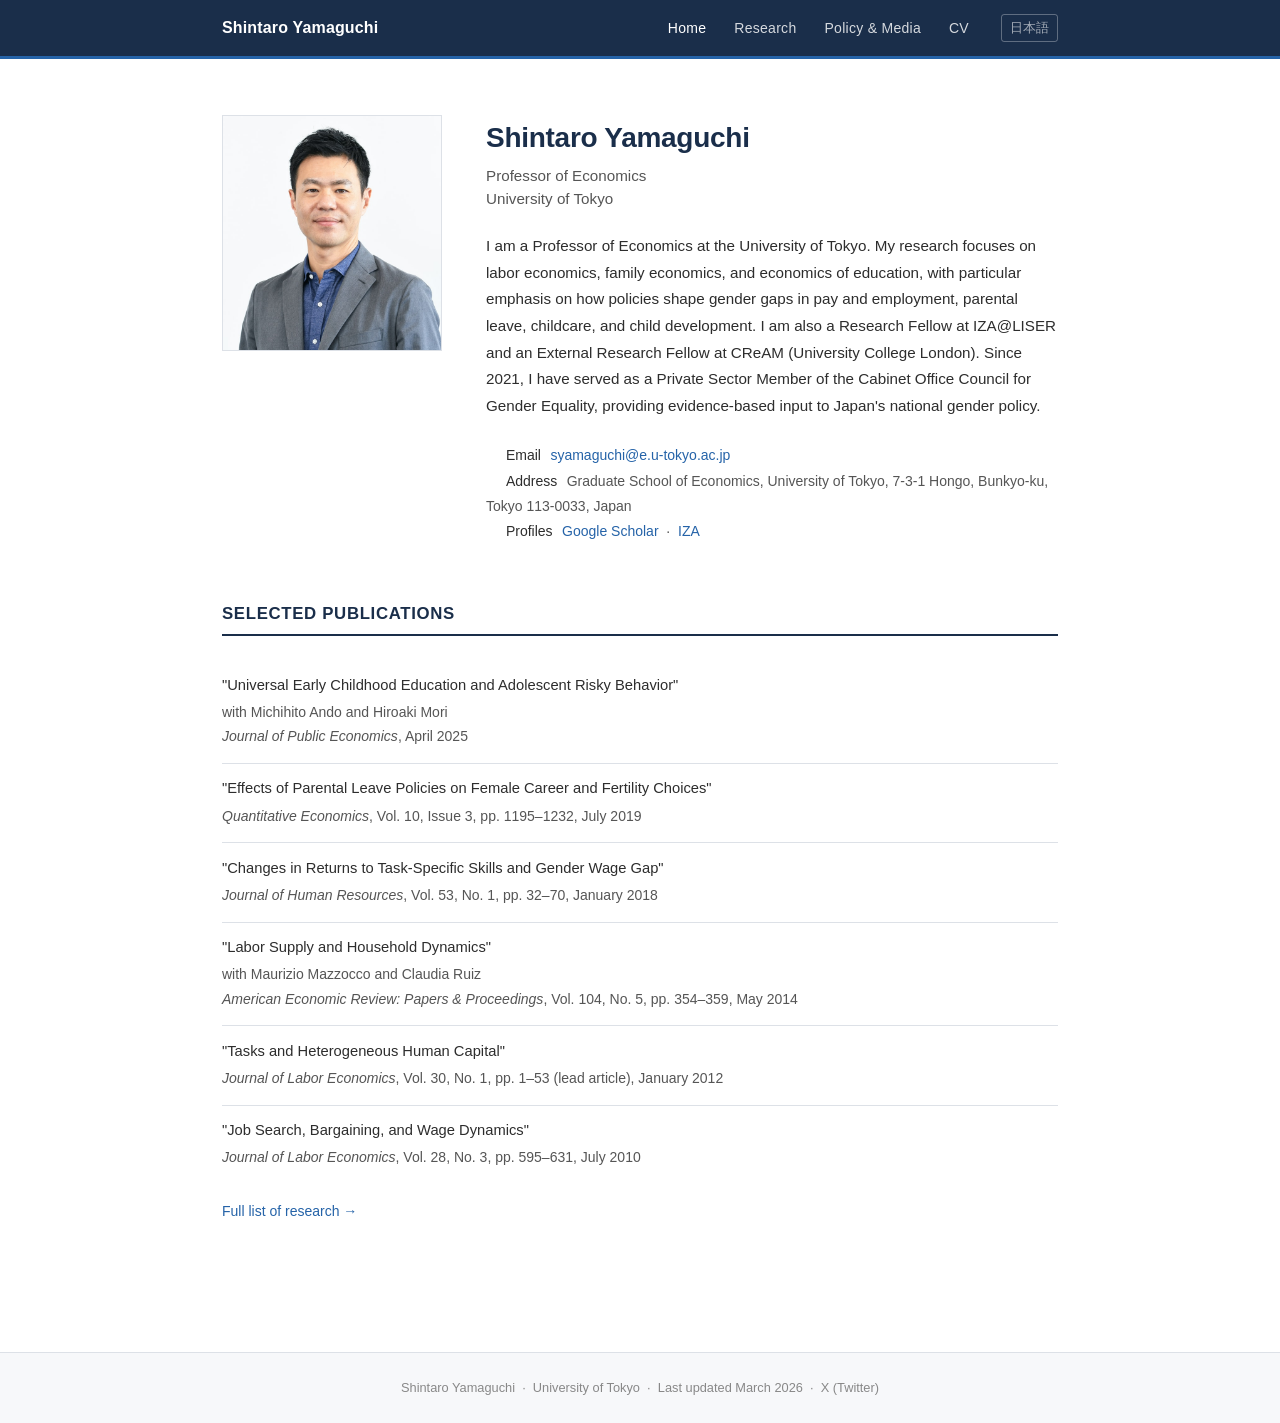
==== index.html @ 9ba27add "Fix mobile nav layout: wrap to 2-row on small screens Co-Authored-By: Claude Sonnet 4.6 <noreply@ant" ====
<!DOCTYPE html>
<html lang="en">
<head>
  <meta charset="UTF-8">
  <meta name="viewport" content="width=device-width, initial-scale=1.0">
  <title>Shintaro Yamaguchi | Professor of Economics</title>
  <meta name="description" content="Shintaro Yamaguchi is a Professor of Economics at the University of Tokyo. He studies labor economics, family economics, and economics of education, with a focus on gender gaps, parental leave, childcare, and child development.">
  <meta name="author" content="Shintaro Yamaguchi">
  <link rel="canonical" href="https://shintaroyamaguchi.github.io/">
  <meta property="og:title" content="Shintaro Yamaguchi | Professor of Economics">
  <meta property="og:description" content="Professor of Economics at the University of Tokyo. Research on labor economics, gender gaps, parental leave, and childcare policy.">
  <meta property="og:url" content="https://shintaroyamaguchi.github.io/">
  <meta property="og:type" content="website">
  <meta property="og:image" content="https://shintaroyamaguchi.github.io/yamaguchi.jpg">
  <meta property="og:image:width" content="696">
  <meta property="og:image:height" content="746">
  <style>
    /* ── Reset & Base ─────────────────────────────────────────────── */
    *, *::before, *::after { box-sizing: border-box; margin: 0; padding: 0; }

    :root {
      --navy:    #1a2e4a;
      --blue:    #2563a8;
      --blue-lt: #3b7dd8;
      --gray-dk: #2d2d2d;
      --gray:    #555;
      --gray-lt: #888;
      --border:  #dde1e7;
      --bg:      #ffffff;
      --bg-lt:   #f7f8fa;
      --max-w:   900px;
      --font:    'Georgia', 'Times New Roman', serif;
      --sans:    -apple-system, BlinkMacSystemFont, 'Segoe UI', Helvetica, Arial, sans-serif;
    }

    html { font-size: 16px; }

    body {
      font-family: var(--sans);
      color: var(--gray-dk);
      background: var(--bg);
      line-height: 1.65;
    }

    a { color: var(--blue); text-decoration: none; }
    a:hover { color: var(--blue-lt); text-decoration: underline; }

    /* ── Header / Nav ─────────────────────────────────────────────── */
    header {
      background: var(--navy);
      border-bottom: 3px solid var(--blue);
      position: sticky;
      top: 0;
      z-index: 100;
    }

    nav {
      max-width: var(--max-w);
      margin: 0 auto;
      padding: 0 2rem;
      display: flex;
      align-items: center;
      justify-content: space-between;
      height: 56px;
    }

    .nav-name {
      font-size: 1rem;
      font-weight: 600;
      color: #fff;
      letter-spacing: 0.01em;
    }

    .nav-links {
      display: flex;
      gap: 1.75rem;
      list-style: none;
    }

    .nav-links a {
      color: rgba(255,255,255,0.82);
      font-size: 0.875rem;
      font-weight: 400;
      letter-spacing: 0.02em;
      transition: color 0.15s;
    }

    .nav-links a:hover,
    .nav-links a.active {
      color: #fff;
      text-decoration: none;
    }

    .nav-lang {
      display: flex;
      gap: 0.5rem;
      align-items: center;
      margin-left: 2rem;
    }

    .nav-lang a {
      color: rgba(255,255,255,0.6);
      font-size: 0.8rem;
      border: 1px solid rgba(255,255,255,0.3);
      padding: 2px 8px;
      border-radius: 3px;
      transition: all 0.15s;
    }

    .nav-lang a:hover {
      color: #fff;
      border-color: rgba(255,255,255,0.7);
      text-decoration: none;
    }

    .nav-right {
      display: flex;
      align-items: center;
    }

    /* ── Main Container ───────────────────────────────────────────── */
    main {
      max-width: var(--max-w);
      margin: 0 auto;
      padding: 3.5rem 2rem 5rem;
    }

    /* ── Bio Section ──────────────────────────────────────────────── */
    .bio {
      display: grid;
      grid-template-columns: 220px 1fr;
      gap: 2.75rem;
      margin-bottom: 3.5rem;
      align-items: start;
    }

    .bio-photo {
      width: 220px;
      height: auto;
      display: block;
      border: 1px solid var(--border);
    }

    .bio-text h1 {
      font-size: 1.75rem;
      font-weight: 700;
      color: var(--navy);
      letter-spacing: -0.01em;
      margin-bottom: 0.25rem;
    }

    .bio-text .affiliation {
      font-size: 0.95rem;
      color: var(--gray);
      margin-bottom: 1.4rem;
      line-height: 1.5;
    }

    .bio-text .affiliation span {
      display: block;
    }

    .bio-intro {
      font-size: 0.95rem;
      color: var(--gray-dk);
      line-height: 1.75;
      margin-bottom: 1.5rem;
    }

    /* Contact */
    .contact-list {
      list-style: none;
      font-size: 0.875rem;
      color: var(--gray);
      line-height: 1.8;
    }

    .contact-list li::before {
      content: '';
      display: inline-block;
      width: 1rem;
    }

    .contact-list .label {
      font-weight: 500;
      color: var(--gray-dk);
      margin-right: 0.35rem;
    }

    /* ── Section Headings ─────────────────────────────────────────── */
    .section {
      margin-bottom: 3rem;
    }

    .section-title {
      font-size: 1.05rem;
      font-weight: 700;
      color: var(--navy);
      letter-spacing: 0.04em;
      text-transform: uppercase;
      border-bottom: 2px solid var(--navy);
      padding-bottom: 0.4rem;
      margin-bottom: 1.5rem;
    }

    /* ── Publications ─────────────────────────────────────────────── */
    .pub-list {
      list-style: none;
    }

    .pub-item {
      padding: 0.9rem 0;
      border-bottom: 1px solid var(--border);
      font-size: 0.92rem;
    }

    .pub-item:last-child {
      border-bottom: none;
    }

    .pub-title {
      font-style: normal;
      color: var(--gray-dk);
      display: block;
      margin-bottom: 0.25rem;
      line-height: 1.45;
    }

    .pub-title a {
      color: var(--gray-dk);
    }

    .pub-title a:hover {
      color: var(--blue);
    }

    .pub-meta {
      color: var(--gray);
      font-size: 0.875rem;
      line-height: 1.5;
    }

    .pub-meta .journal {
      font-style: italic;
    }

    .pub-meta .coauthors::before {
      content: 'with ';
    }

    .pub-links {
      margin-top: 0.25rem;
      font-size: 0.82rem;
    }

    .pub-links a {
      color: var(--blue);
      border: 1px solid var(--border);
      padding: 1px 7px;
      border-radius: 3px;
      margin-right: 0.4rem;
      display: inline-block;
    }

    .pub-links a:hover {
      background: var(--bg-lt);
      text-decoration: none;
    }

    /* more link */
    .more-link {
      display: inline-block;
      margin-top: 1rem;
      font-size: 0.875rem;
      font-weight: 500;
    }

    /* ── Footer ───────────────────────────────────────────────────── */
    footer {
      background: var(--bg-lt);
      border-top: 1px solid var(--border);
      padding: 1.5rem 2rem;
      text-align: center;
      font-size: 0.8rem;
      color: var(--gray-lt);
    }

    /* ── Responsive ───────────────────────────────────────────────── */
    @media (max-width: 640px) {
      nav { padding: 0.6rem 1.25rem; flex-wrap: wrap; height: auto; }
      .nav-name { flex: 1; }
      .nav-right { width: 100%; justify-content: center; padding: 0.3rem 0 0.4rem; }
      .nav-links { gap: 1rem; flex-wrap: wrap; justify-content: center; }
      .nav-lang { margin-left: 1rem; }

      main { padding: 2rem 1.25rem 4rem; }

      .bio {
        grid-template-columns: 1fr;
        gap: 1.5rem;
      }

      .bio-photo {
        width: 160px;
      }
    }
  </style>
</head>
<body>

<!-- ── Navigation ──────────────────────────────────────────────────── -->
<header>
  <nav>
    <a href="index.html" class="nav-name">Shintaro Yamaguchi</a>
    <div class="nav-right">
      <ul class="nav-links">
        <li><a href="index.html" class="active">Home</a></li>
        <li><a href="research.html">Research</a></li>
        <li><a href="policy.html">Policy & Media</a></li>
        <li><a href="cv.html">CV</a></li>
      </ul>
      <div class="nav-lang">
        <a href="ja/index.html">日本語</a>
      </div>
    </div>
  </nav>
</header>

<!-- ── Main Content ─────────────────────────────────────────────────── -->
<main>

  <!-- Bio -->
  <section class="bio">
    <img class="bio-photo" src="yamaguchi.jpg" alt="Shintaro Yamaguchi">
    <div class="bio-text">
      <h1>Shintaro Yamaguchi</h1>
      <p class="affiliation">
        <span>Professor of Economics</span>
        <span>University of Tokyo</span>
      </p>

      <p class="bio-intro">
        I am a Professor of Economics at the University of Tokyo. My research focuses on labor economics, family economics, and economics of education, with particular emphasis on how policies shape gender gaps in pay and employment, parental leave, childcare, and child development. I am also a Research Fellow at IZA@LISER and an External Research Fellow at CReAM (University College London). Since 2021, I have served as a Private Sector Member of the Cabinet Office Council for Gender Equality, providing evidence-based input to Japan's national gender policy.
      </p>

      <ul class="contact-list">
        <li>
          <span class="label">Email</span>
          <a href="mailto:syamaguchi@e.u-tokyo.ac.jp">syamaguchi@e.u-tokyo.ac.jp</a>
        </li>
        <li>
          <span class="label">Address</span>
          Graduate School of Economics, University of Tokyo,
          7-3-1 Hongo, Bunkyo-ku, Tokyo 113-0033, Japan
        </li>
        <li>
          <span class="label">Profiles</span>
          <a href="https://scholar.google.com/citations?user=gEKnqc8AAAAJ&hl=en" target="_blank" rel="noopener">Google Scholar</a>
          &nbsp;&middot;&nbsp;
          <a href="https://www.iza.org/person/31714/shintaro-yamaguchi" target="_blank" rel="noopener">IZA</a>
        </li>
      </ul>
    </div>
  </section>

  <!-- Selected Publications -->
  <section class="section">
    <h2 class="section-title">Selected Publications</h2>
    <ul class="pub-list">

      <li class="pub-item">
        <span class="pub-title">"Universal Early Childhood Education and Adolescent Risky Behavior"</span>
        <span class="pub-meta">
          with Michihito Ando and Hiroaki Mori<br>
          <span class="journal">Journal of Public Economics</span>, April 2025
        </span>
      </li>

      <li class="pub-item">
        <span class="pub-title">"Effects of Parental Leave Policies on Female Career and Fertility Choices"</span>
        <span class="pub-meta">
          <span class="journal">Quantitative Economics</span>, Vol. 10, Issue 3, pp. 1195–1232, July 2019
        </span>
      </li>

      <li class="pub-item">
        <span class="pub-title">"Changes in Returns to Task-Specific Skills and Gender Wage Gap"</span>
        <span class="pub-meta">
          <span class="journal">Journal of Human Resources</span>, Vol. 53, No. 1, pp. 32–70, January 2018
        </span>
      </li>

      <li class="pub-item">
        <span class="pub-title">"Labor Supply and Household Dynamics"</span>
        <span class="pub-meta">
          with Maurizio Mazzocco and Claudia Ruiz<br>
          <span class="journal">American Economic Review: Papers &amp; Proceedings</span>, Vol. 104, No. 5, pp. 354–359, May 2014
        </span>
      </li>

      <li class="pub-item">
        <span class="pub-title">"Tasks and Heterogeneous Human Capital"</span>
        <span class="pub-meta">
          <span class="journal">Journal of Labor Economics</span>, Vol. 30, No. 1, pp. 1–53 (lead article), January 2012
        </span>
      </li>

      <li class="pub-item">
        <span class="pub-title">"Job Search, Bargaining, and Wage Dynamics"</span>
        <span class="pub-meta">
          <span class="journal">Journal of Labor Economics</span>, Vol. 28, No. 3, pp. 595–631, July 2010
        </span>
      </li>

    </ul>

    <a class="more-link" href="research.html">Full list of research &rarr;</a>
  </section>

</main>

<!-- ── Footer ───────────────────────────────────────────────────────── -->
<footer>
  <p>Shintaro Yamaguchi &nbsp;&middot;&nbsp; University of Tokyo &nbsp;&middot;&nbsp;
  Last updated March 2026 &nbsp;&middot;&nbsp;
  <a href="https://x.com/sy_mc" target="_blank" rel="noopener" style="color:inherit;">X (Twitter)</a></p>
</footer>

</body>
</html>
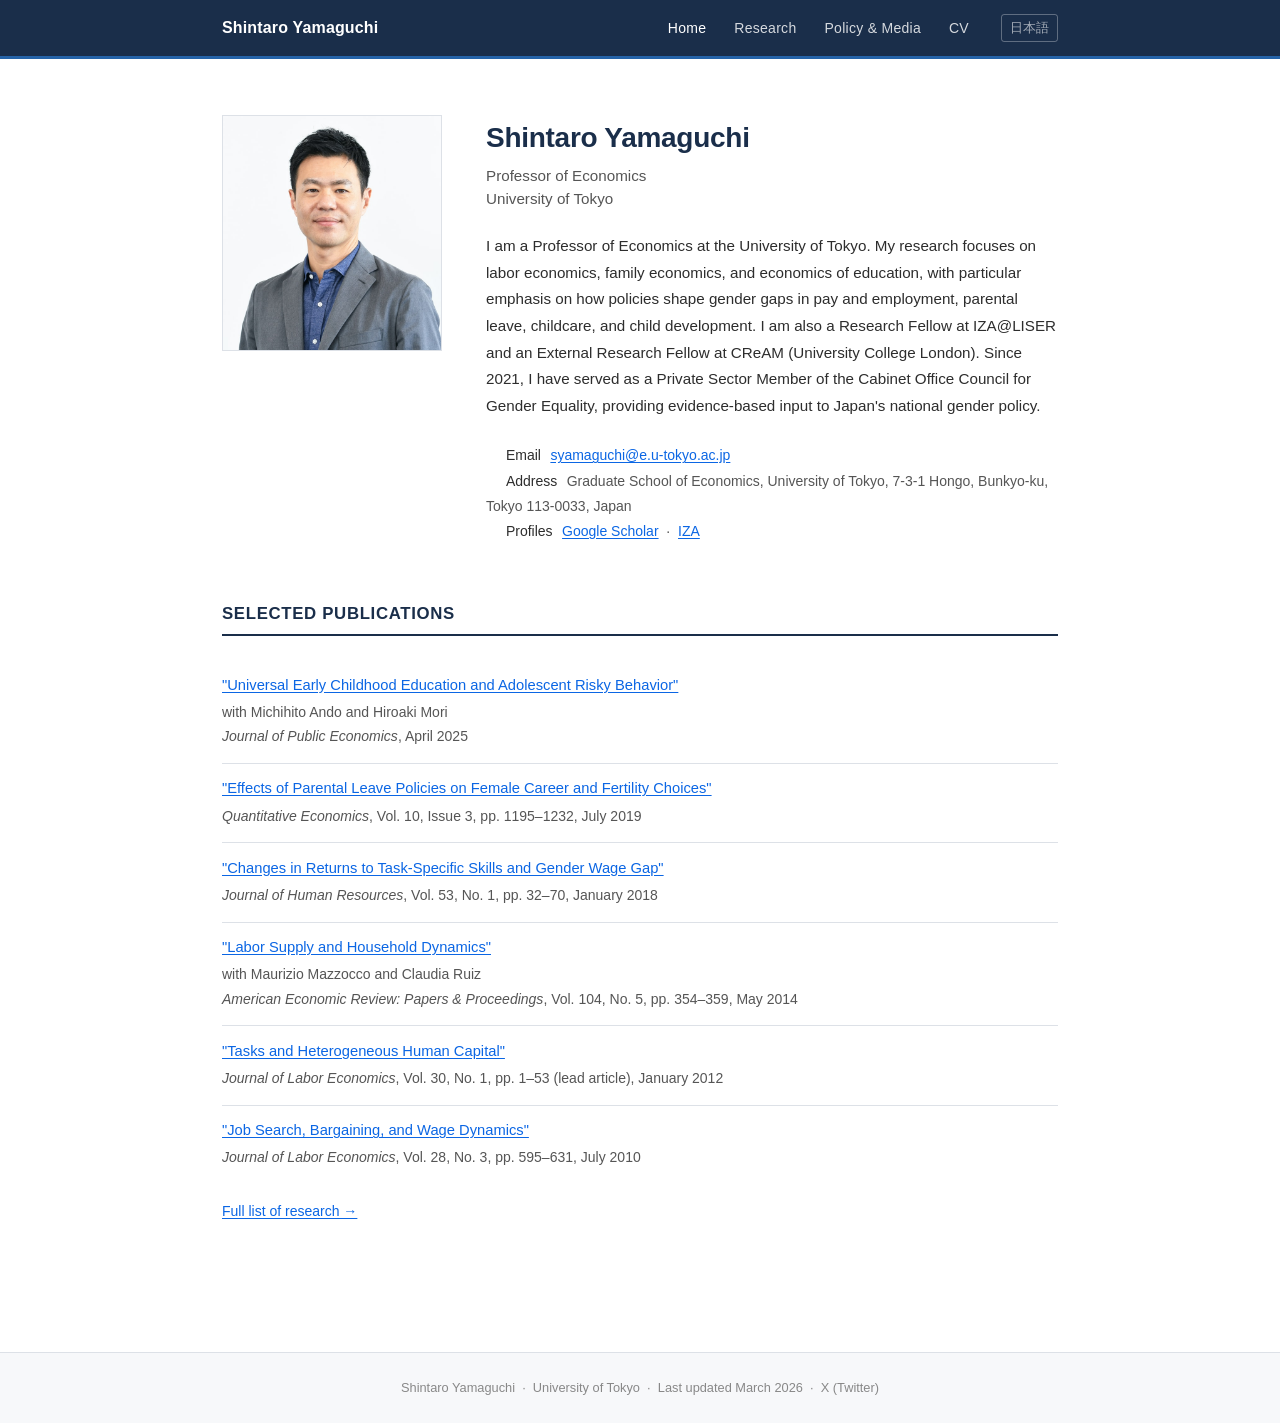
==== commit 7fedd3a5: "Make links clearly distinguishable across all pages Add default underline to content links and use a" ====
--- a/index.html
+++ b/index.html
@@ -14,117 +14,9 @@
   <meta property="og:image" content="https://shintaroyamaguchi.github.io/yamaguchi.jpg">
   <meta property="og:image:width" content="696">
   <meta property="og:image:height" content="746">
+  <link rel="stylesheet" href="style.css">
+  <link rel="icon" type="image/svg+xml" href="favicon.svg">
   <style>
-    /* ── Reset & Base ─────────────────────────────────────────────── */
-    *, *::before, *::after { box-sizing: border-box; margin: 0; padding: 0; }
-
-    :root {
-      --navy:    #1a2e4a;
-      --blue:    #2563a8;
-      --blue-lt: #3b7dd8;
-      --gray-dk: #2d2d2d;
-      --gray:    #555;
-      --gray-lt: #888;
-      --border:  #dde1e7;
-      --bg:      #ffffff;
-      --bg-lt:   #f7f8fa;
-      --max-w:   900px;
-      --font:    'Georgia', 'Times New Roman', serif;
-      --sans:    -apple-system, BlinkMacSystemFont, 'Segoe UI', Helvetica, Arial, sans-serif;
-    }
-
-    html { font-size: 16px; }
-
-    body {
-      font-family: var(--sans);
-      color: var(--gray-dk);
-      background: var(--bg);
-      line-height: 1.65;
-    }
-
-    a { color: var(--blue); text-decoration: none; }
-    a:hover { color: var(--blue-lt); text-decoration: underline; }
-
-    /* ── Header / Nav ─────────────────────────────────────────────── */
-    header {
-      background: var(--navy);
-      border-bottom: 3px solid var(--blue);
-      position: sticky;
-      top: 0;
-      z-index: 100;
-    }
-
-    nav {
-      max-width: var(--max-w);
-      margin: 0 auto;
-      padding: 0 2rem;
-      display: flex;
-      align-items: center;
-      justify-content: space-between;
-      height: 56px;
-    }
-
-    .nav-name {
-      font-size: 1rem;
-      font-weight: 600;
-      color: #fff;
-      letter-spacing: 0.01em;
-    }
-
-    .nav-links {
-      display: flex;
-      gap: 1.75rem;
-      list-style: none;
-    }
-
-    .nav-links a {
-      color: rgba(255,255,255,0.82);
-      font-size: 0.875rem;
-      font-weight: 400;
-      letter-spacing: 0.02em;
-      transition: color 0.15s;
-    }
-
-    .nav-links a:hover,
-    .nav-links a.active {
-      color: #fff;
-      text-decoration: none;
-    }
-
-    .nav-lang {
-      display: flex;
-      gap: 0.5rem;
-      align-items: center;
-      margin-left: 2rem;
-    }
-
-    .nav-lang a {
-      color: rgba(255,255,255,0.6);
-      font-size: 0.8rem;
-      border: 1px solid rgba(255,255,255,0.3);
-      padding: 2px 8px;
-      border-radius: 3px;
-      transition: all 0.15s;
-    }
-
-    .nav-lang a:hover {
-      color: #fff;
-      border-color: rgba(255,255,255,0.7);
-      text-decoration: none;
-    }
-
-    .nav-right {
-      display: flex;
-      align-items: center;
-    }
-
-    /* ── Main Container ───────────────────────────────────────────── */
-    main {
-      max-width: var(--max-w);
-      margin: 0 auto;
-      padding: 3.5rem 2rem 5rem;
-    }
-
     /* ── Bio Section ──────────────────────────────────────────────── */
     .bio {
       display: grid;
@@ -227,11 +119,11 @@
     }
 
     .pub-title a {
-      color: var(--gray-dk);
+      color: #0b66e4;
     }
 
     .pub-title a:hover {
-      color: var(--blue);
+      color: #2e85ff;
     }
 
     .pub-meta {
@@ -275,26 +167,7 @@
       font-weight: 500;
     }
 
-    /* ── Footer ───────────────────────────────────────────────────── */
-    footer {
-      background: var(--bg-lt);
-      border-top: 1px solid var(--border);
-      padding: 1.5rem 2rem;
-      text-align: center;
-      font-size: 0.8rem;
-      color: var(--gray-lt);
-    }
-
-    /* ── Responsive ───────────────────────────────────────────────── */
     @media (max-width: 640px) {
-      nav { padding: 0.6rem 1.25rem; flex-wrap: wrap; height: auto; }
-      .nav-name { flex: 1; }
-      .nav-right { width: 100%; justify-content: center; padding: 0.3rem 0 0.4rem; }
-      .nav-links { gap: 1rem; flex-wrap: wrap; justify-content: center; }
-      .nav-lang { margin-left: 1rem; }
-
-      main { padding: 2rem 1.25rem 4rem; }
-
       .bio {
         grid-template-columns: 1fr;
         gap: 1.5rem;
@@ -369,7 +242,7 @@
     <ul class="pub-list">
 
       <li class="pub-item">
-        <span class="pub-title">"Universal Early Childhood Education and Adolescent Risky Behavior"</span>
+        <span class="pub-title"><a href="https://doi.org/10.1016/j.jpubeco.2025.105353">"Universal Early Childhood Education and Adolescent Risky Behavior"</a></span>
         <span class="pub-meta">
           with Michihito Ando and Hiroaki Mori<br>
           <span class="journal">Journal of Public Economics</span>, April 2025
@@ -377,21 +250,21 @@
       </li>
 
       <li class="pub-item">
-        <span class="pub-title">"Effects of Parental Leave Policies on Female Career and Fertility Choices"</span>
+        <span class="pub-title"><a href="https://doi.org/10.3982/QE965">"Effects of Parental Leave Policies on Female Career and Fertility Choices"</a></span>
         <span class="pub-meta">
           <span class="journal">Quantitative Economics</span>, Vol. 10, Issue 3, pp. 1195–1232, July 2019
         </span>
       </li>
 
       <li class="pub-item">
-        <span class="pub-title">"Changes in Returns to Task-Specific Skills and Gender Wage Gap"</span>
+        <span class="pub-title"><a href="https://doi.org/10.3368/jhr.53.1.1214-6813R2">"Changes in Returns to Task-Specific Skills and Gender Wage Gap"</a></span>
         <span class="pub-meta">
           <span class="journal">Journal of Human Resources</span>, Vol. 53, No. 1, pp. 32–70, January 2018
         </span>
       </li>
 
       <li class="pub-item">
-        <span class="pub-title">"Labor Supply and Household Dynamics"</span>
+        <span class="pub-title"><a href="https://doi.org/10.1257/aer.104.5.354">"Labor Supply and Household Dynamics"</a></span>
         <span class="pub-meta">
           with Maurizio Mazzocco and Claudia Ruiz<br>
           <span class="journal">American Economic Review: Papers &amp; Proceedings</span>, Vol. 104, No. 5, pp. 354–359, May 2014
@@ -399,14 +272,14 @@
       </li>
 
       <li class="pub-item">
-        <span class="pub-title">"Tasks and Heterogeneous Human Capital"</span>
+        <span class="pub-title"><a href="https://doi.org/10.1086/662066">"Tasks and Heterogeneous Human Capital"</a></span>
         <span class="pub-meta">
           <span class="journal">Journal of Labor Economics</span>, Vol. 30, No. 1, pp. 1–53 (lead article), January 2012
         </span>
       </li>
 
       <li class="pub-item">
-        <span class="pub-title">"Job Search, Bargaining, and Wage Dynamics"</span>
+        <span class="pub-title"><a href="https://doi.org/10.1086/651954">"Job Search, Bargaining, and Wage Dynamics"</a></span>
         <span class="pub-meta">
           <span class="journal">Journal of Labor Economics</span>, Vol. 28, No. 3, pp. 595–631, July 2010
         </span>
--- a/style.css
+++ b/style.css
@@ -0,0 +1,132 @@
+/* ── Reset & Base ─────────────────────────────────────────────── */
+*, *::before, *::after { box-sizing: border-box; margin: 0; padding: 0; }
+
+:root {
+  --navy:    #1a2e4a;
+  --blue:    #2563a8;
+  --blue-lt: #3b7dd8;
+  --gray-dk: #2d2d2d;
+  --gray:    #555;
+  --gray-lt: #888;
+  --border:  #dde1e7;
+  --bg:      #ffffff;
+  --bg-lt:   #f7f8fa;
+  --max-w:   900px;
+  --sans:    -apple-system, BlinkMacSystemFont, 'Segoe UI', Helvetica, Arial, sans-serif;
+}
+
+html { font-size: 16px; }
+
+body {
+  font-family: var(--sans);
+  color: var(--gray-dk);
+  background: var(--bg);
+  line-height: 1.65;
+}
+
+a { color: var(--blue); text-decoration: none; }
+a:hover { color: var(--blue-lt); text-decoration: underline; }
+
+/* Content links: brighter color + underline so they're clearly clickable */
+main a { color: #0b66e4; text-decoration: underline; text-underline-offset: 2px; }
+main a:hover { color: #2e85ff; }
+
+/* ── Header / Nav ─────────────────────────────────────────────── */
+header {
+  background: var(--navy);
+  border-bottom: 3px solid var(--blue);
+  position: sticky;
+  top: 0;
+  z-index: 100;
+}
+
+nav {
+  max-width: var(--max-w);
+  margin: 0 auto;
+  padding: 0 2rem;
+  display: flex;
+  align-items: center;
+  justify-content: space-between;
+  height: 56px;
+}
+
+.nav-name {
+  font-size: 1rem;
+  font-weight: 600;
+  color: #fff;
+  letter-spacing: 0.01em;
+}
+
+.nav-links {
+  display: flex;
+  gap: 1.75rem;
+  list-style: none;
+}
+
+.nav-links a {
+  color: rgba(255,255,255,0.82);
+  font-size: 0.875rem;
+  font-weight: 400;
+  letter-spacing: 0.02em;
+  transition: color 0.15s;
+}
+
+.nav-links a:hover,
+.nav-links a.active {
+  color: #fff;
+  text-decoration: none;
+}
+
+.nav-lang {
+  display: flex;
+  gap: 0.5rem;
+  align-items: center;
+  margin-left: 2rem;
+}
+
+.nav-lang a {
+  color: rgba(255,255,255,0.6);
+  font-size: 0.8rem;
+  border: 1px solid rgba(255,255,255,0.3);
+  padding: 2px 8px;
+  border-radius: 3px;
+  transition: all 0.15s;
+}
+
+.nav-lang a:hover {
+  color: #fff;
+  border-color: rgba(255,255,255,0.7);
+  text-decoration: none;
+}
+
+.nav-right {
+  display: flex;
+  align-items: center;
+}
+
+/* ── Main Container ───────────────────────────────────────────── */
+main {
+  max-width: var(--max-w);
+  margin: 0 auto;
+  padding: 3.5rem 2rem 5rem;
+}
+
+/* ── Footer ───────────────────────────────────────────────────── */
+footer {
+  background: var(--bg-lt);
+  border-top: 1px solid var(--border);
+  padding: 1.5rem 2rem;
+  text-align: center;
+  font-size: 0.8rem;
+  color: var(--gray-lt);
+}
+
+/* ── Responsive ───────────────────────────────────────────────── */
+@media (max-width: 640px) {
+  nav { padding: 0.6rem 1.25rem; flex-wrap: wrap; height: auto; }
+  .nav-name { flex: 1; }
+  .nav-right { width: 100%; justify-content: center; padding: 0.3rem 0 0.4rem; }
+  .nav-links { gap: 1rem; flex-wrap: wrap; justify-content: center; }
+  .nav-lang { margin-left: 1rem; }
+  main { padding: 2rem 1.25rem 4rem; }
+}
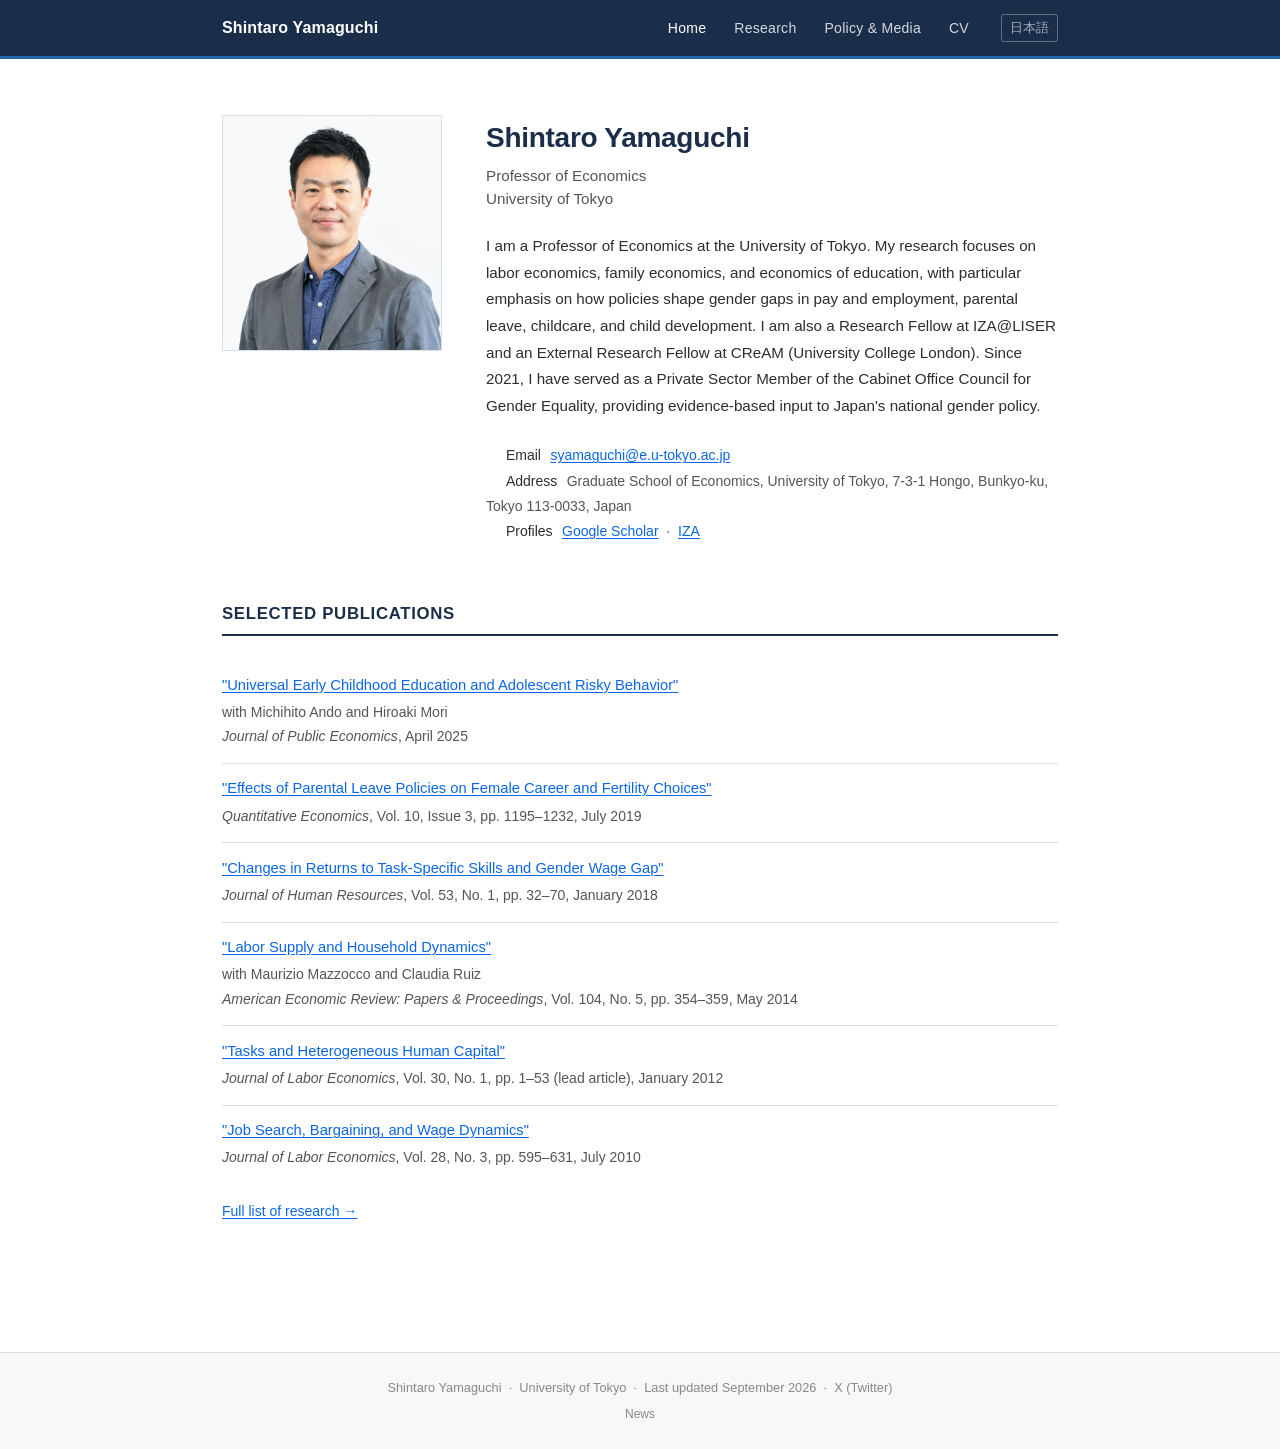
==== commit 190a712c: "Add structured data, hreflang, sitemap, robots.txt and English News page - ProfilePage/Person JSON-L" ====
--- a/index.html
+++ b/index.html
@@ -7,6 +7,68 @@
   <meta name="description" content="Shintaro Yamaguchi is a Professor of Economics at the University of Tokyo. He studies labor economics, family economics, and economics of education, with a focus on gender gaps, parental leave, childcare, and child development.">
   <meta name="author" content="Shintaro Yamaguchi">
   <link rel="canonical" href="https://shintaroyamaguchi.github.io/">
+  <link rel="alternate" hreflang="en" href="https://shintaroyamaguchi.github.io/">
+  <link rel="alternate" hreflang="ja" href="https://shintaroyamaguchi.github.io/ja/">
+  <link rel="alternate" hreflang="x-default" href="https://shintaroyamaguchi.github.io/">
+  <script type="application/ld+json">
+{
+  "@context": "https://schema.org",
+  "@type": "ProfilePage",
+  "url": "https://shintaroyamaguchi.github.io/",
+  "inLanguage": "en",
+  "name": "Shintaro Yamaguchi | Professor of Economics",
+  "isPartOf": {
+    "@type": "WebSite",
+    "@id": "https://shintaroyamaguchi.github.io/#website",
+    "url": "https://shintaroyamaguchi.github.io/",
+    "name": "Shintaro Yamaguchi",
+    "author": {
+      "@id": "https://shintaroyamaguchi.github.io/#person"
+    }
+  },
+  "mainEntity": {
+    "@type": "Person",
+    "@id": "https://shintaroyamaguchi.github.io/#person",
+    "name": "Shintaro Yamaguchi",
+    "alternateName": [
+      "山口慎太郎"
+    ],
+    "givenName": "Shintaro",
+    "familyName": "Yamaguchi",
+    "jobTitle": "Professor of Economics",
+    "affiliation": {
+      "@type": "Organization",
+      "name": "Graduate School of Economics, University of Tokyo",
+      "url": "https://www.e.u-tokyo.ac.jp/"
+    },
+    "worksFor": {
+      "@type": "Organization",
+      "name": "University of Tokyo",
+      "url": "https://www.u-tokyo.ac.jp/"
+    },
+    "email": "mailto:syamaguchi@e.u-tokyo.ac.jp",
+    "image": "https://shintaroyamaguchi.github.io/yamaguchi.jpg",
+    "url": "https://shintaroyamaguchi.github.io/",
+    "sameAs": [
+      "https://researchmap.jp/shintaroyamaguchi",
+      "https://scholar.google.com/citations?user=gEKnqc8AAAAJ&hl=en",
+      "https://www.iza.org/person/31714",
+      "https://www.e.u-tokyo.ac.jp/fservice/faculty/yamaguchi/yamaguchi-e/yamaguchi01-e.html",
+      "https://www.u-tokyo.ac.jp/focus/en/people/k0001_00259.html",
+      "https://x.com/sy_mc",
+      "https://shintaroyamaguchi.github.io/ja/"
+    ],
+    "knowsAbout": [
+      "Labor economics",
+      "Family economics",
+      "Economics of education",
+      "Parental leave",
+      "Childcare",
+      "Gender pay gap"
+    ]
+  }
+}
+  </script>
   <meta property="og:title" content="Shintaro Yamaguchi | Professor of Economics">
   <meta property="og:description" content="Professor of Economics at the University of Tokyo. Research on labor economics, gender gaps, parental leave, and childcare policy.">
   <meta property="og:url" content="https://shintaroyamaguchi.github.io/">
@@ -295,8 +357,9 @@
 <!-- ── Footer ───────────────────────────────────────────────────────── -->
 <footer>
   <p>Shintaro Yamaguchi &nbsp;&middot;&nbsp; University of Tokyo &nbsp;&middot;&nbsp;
-  Last updated March 2026 &nbsp;&middot;&nbsp;
+  Last updated September 2026 &nbsp;&middot;&nbsp;
   <a href="https://x.com/sy_mc" target="_blank" rel="noopener" style="color:inherit;">X (Twitter)</a></p>
+  <p class="footer-links"><a href="news.html">News</a></p>
 </footer>
 
 </body>
--- a/style.css
+++ b/style.css
@@ -121,6 +121,19 @@
   color: var(--gray-lt);
 }
 
+footer .footer-links {
+  margin-top: 0.4rem;
+  font-size: 0.75rem;
+}
+
+footer .footer-links a {
+  color: var(--gray-lt);
+}
+
+footer .footer-links a:hover {
+  color: var(--blue);
+}
+
 /* ── Responsive ───────────────────────────────────────────────── */
 @media (max-width: 640px) {
   nav { padding: 0.6rem 1.25rem; flex-wrap: wrap; height: auto; }
